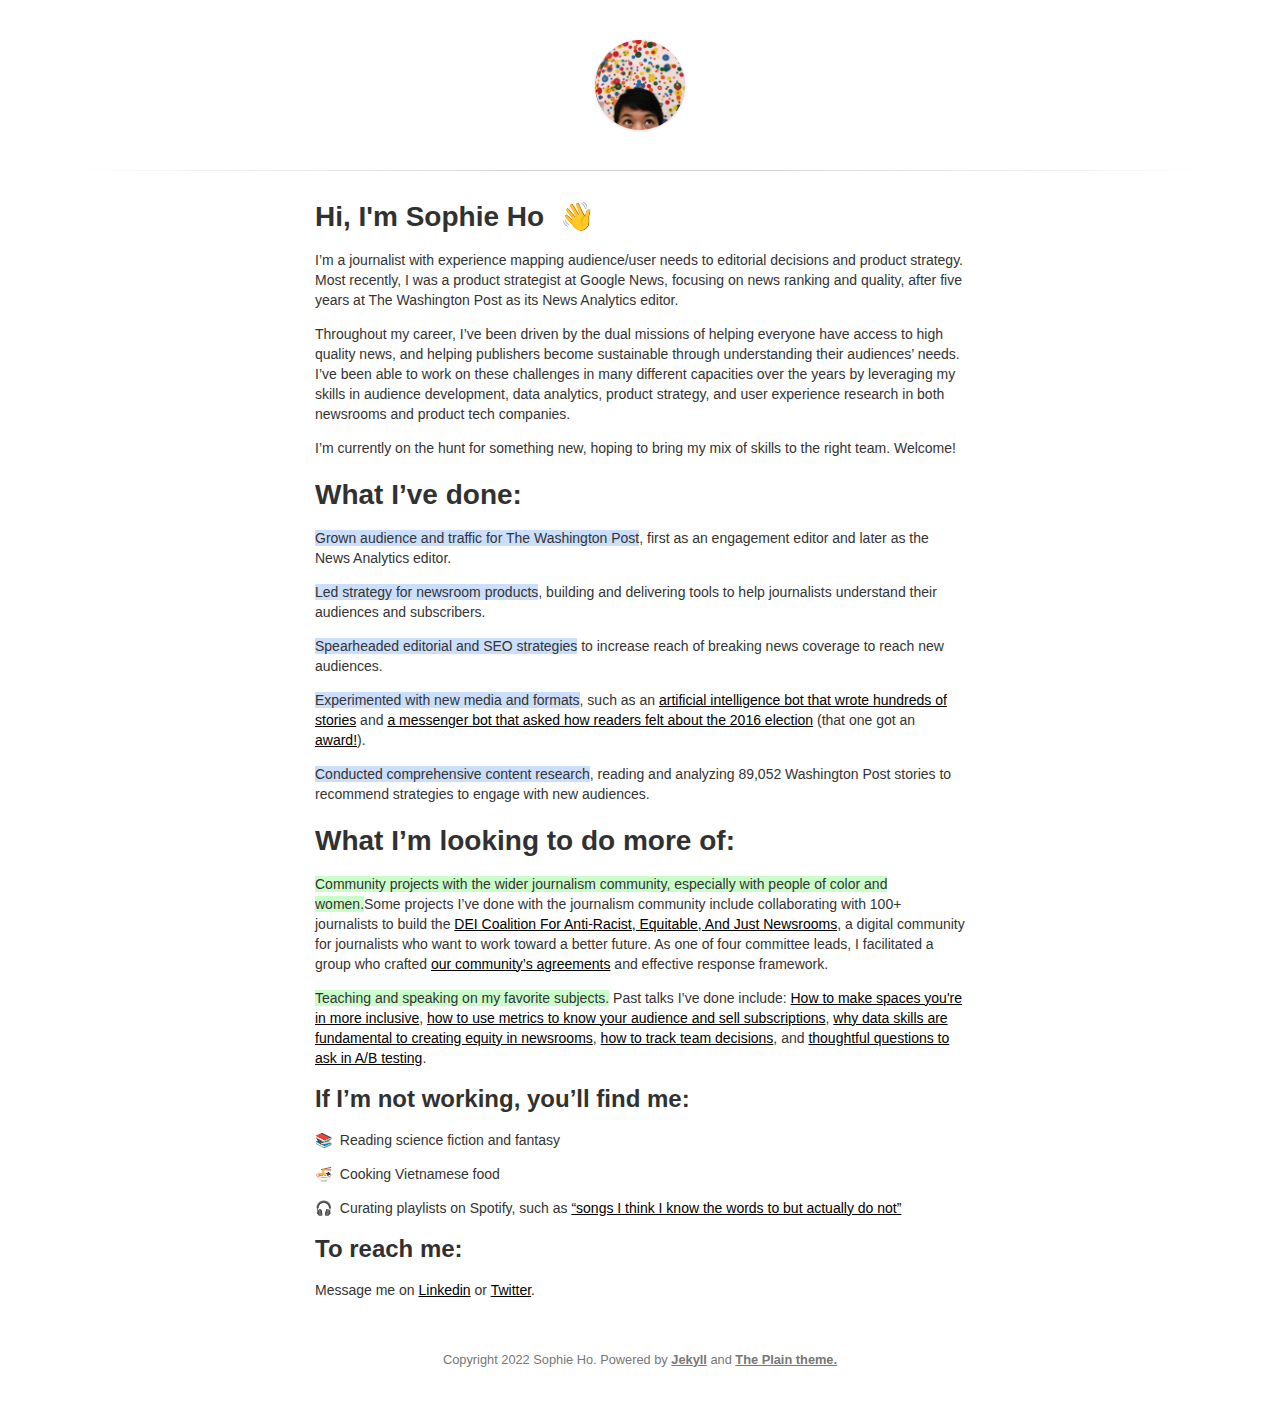
==== index.html @ 8228cebe "Update index.html" ====
<!DOCTYPE html>
<!-- HTML inspired by jekyll theme at https://heiswayi.github.io/the-plain/ -->
<html lang="en">
   <head>
      <meta http-equiv="Content-Type" content="text/html; charset=UTF-8">
      <meta http-equiv="X-UA-Compatible" content="IE=edge">
      <meta name="viewport" content="width=device-width, initial-scale=1">
      <title>Sophie Ho</title>
      <meta name="description" content="Hello from Sophie Ho">
      <link rel="icon" href="favicon.png">
      <link rel="stylesheet" href="core.css">
      <link rel="canonical" href="https://sophie-ho.github.io/">

   </head>
   <body>
      <aside class="logo"> <a href="index.html"> <img src="me.jpeg" alt="" class="logo-avatar"> </a> <span class="logo-prompt code">Home</span> </aside>
      <div class="divider"></div>
      <div id="content">
         <section>
            <ul>
               <li>
                  <div class="title"> <h1>Hi, I'm Sophie Ho&nbsp;&nbsp;&#128075;
</h1><p>I’m a journalist with experience mapping audience/user needs to editorial decisions and product strategy. Most recently, I was a product strategist at Google News, focusing on news ranking and quality, after five years at The Washington Post as its News Analytics editor. 
 </p>
                     <p>Throughout my career, I’ve been driven by the dual missions of helping everyone have access to high quality news, and helping publishers become sustainable through understanding their audiences’ needs. I’ve been able to work on these challenges in many different capacities over the years by leveraging my skills in audience development, data analytics, product strategy, and user experience research in both newsrooms and product tech companies.
</p>
                     <p>I’m currently on the hunt for something new, hoping to bring my mix of skills to the right team. Welcome!</p>
                     <h1>What I’ve done:</h1>
                     <p><span style="background:#CBDFFD">Grown audience and traffic for The Washington Post</span>, first as an engagement editor and later as the News Analytics editor.</p>
                     <p><span style="background:#CBDFFD">Led strategy for newsroom products</span>, building and delivering tools to help journalists understand their audiences and subscribers.</p>
                     <p><span style="background:#CBDFFD">Spearheaded editorial and SEO strategies</span> to increase reach of breaking news coverage to reach new audiences.</p>
                     <p><span style="background:#CBDFFD">Experimented with new media and formats</span>, such as an <a href = "https://www.washingtonpost.com/pr/wp/2016/10/19/the-washington-post-uses-artificial-intelligence-to-cover-nearly-500-races-on-election-day/">artificial intelligence bot that wrote hundreds of stories</a> and <a href = "https://www.washingtonpost.com/graphics/politics/facebook-messenger-elections-feels-results/">a messenger bot that asked how readers felt about the 2016 election</a> (that one got an <a href = "https://www.washingtonpost.com/pr/wp/2017/06/22/the-washington-post-wins-five-edward-r-murrow-awards/">award!</a>).</p>
                     <p><span style="background:#CBDFFD">Conducted comprehensive content research</span>, reading and analyzing 89,052 Washington Post stories to recommend strategies to engage with new audiences.</p>
                     <h1>What I’m looking to do more of:</h1>
                     <p><span style="background: #CBFDCB">Community projects with the wider journalism community, especially with people of color and women.</span>Some projects I’ve done with the journalism community include collaborating with 100+ journalists to build the <a href="https://opennews.org/what/community/dei-coalition/">DEI Coalition For Anti-Racist, Equitable, And Just Newsrooms</a>, a digital community for journalists who want to work toward a better future. As one of four committee leads, I facilitated a group who crafted <a href="https://docs.google.com/document/d/1xzZlzvUkbGCb9EjYrLUx_QSpSGCAgSY8UuXqsxBGB3Q/edit">our community’s agreements</a> and effective response framework.</p>
                     <p><span style="background: #CBFDCB">Teaching and speaking on my favorite subjects.</span> Past talks I’ve done include: <a href="https://rjionline.org/women-in-journalism-workshop-2022/#schedule"> How to make spaces you're in more inclusive</a>, <a href="https://reutersinstitute.politics.ox.ac.uk/news/our-podcast-how-use-metrics-know-your-audience-and-sell-subscriptions">how to use metrics to know your audience and sell subscriptions</a>, <a href="https://nicar21.pathable.co/meetings/virtual/SENvPuAw5Mgz2ut87">why data skills are fundamental to creating equity in newsrooms</a>, <a href="https://etherpad.opennews.org/p/SRCCONLEAD2019-tracking-team-decisions">how to track team decisions</a>, and <a href="https://journalists.org/resources/thoughtful-testing-how-to-ask-the-right-questions-in-a-b-tests/">thoughtful questions to ask in A/B testing</a>.</p>
                     <h2>If I’m not working, you’ll find me:</h1>
                     <p>&#128218;&nbsp;&nbsp;Reading science fiction and fantasy</p>
                     <p>&#127836;&nbsp;&nbsp;Cooking Vietnamese food</p>
                     <p> &#127911;&nbsp;&nbsp;Curating playlists on Spotify, such as <a href="https://open.spotify.com/playlist/7b7yBumu9rHzS0WI3TRF8Z?si=cnnbicCaSeCt_T9_flVkWQ">“songs I think I know the words to but actually do not”</a></p>
                     <h2>To reach me:</h2>
                     Message me on <a href="https://www.linkedin.com/in/sophie-ho-3ab75245/">Linkedin</a> or <a href="https://twitter.com/sophanho">Twitter</a>.
                        
               
             </div>         
         </section>
      
      <div class="footer"><span class="block">Copyright 2022 Sophie Ho. Powered by <a href="https://jekyllrb.com/"><strong>Jekyll</strong></a> and <a href="https://github.com/heiswayi/the-plain"><strong>The Plain theme.</strong></a></span></div>
   </body>
</html>
---- core.css ----
* {
	-webkit-box-sizing: border-box;
	-moz-box-sizing: border-box;
	box-sizing: border-box
}

html {
	margin: 0;
	padding: 0;
	height: 100%
}

body {
	font-size: 14px;
	line-height: 20px;
	font-weight: normal;
	font-style: normal;
	font-family: -apple-system, BlinkMacSystemFont, "Segoe UI", Roboto, Helvetica, Arial, sans-serif, "Apple Color Emoji", "Segoe UI Emoji", "Segoe UI Symbol";
	color: #333333;
	padding: 20px;
	margin: 0;
	-webkit-font-smoothing: antialiased;
	-webkit-text-size-adjust: 100%
}

@media (min-width: 992px) {
	body {
		padding: 35px 50px
	}
}

h1,
h2,
h3,
h4,
h5,
h6 {
	margin-bottom: 1rem;
	line-height: 1.25;
	color: #313131
}

h1 {
	font-size: 1.75rem
}

h2 {
	margin-top: 1rem;
	font-size: 1.5rem
}

h3 {
	margin-top: 1.5rem;
	font-size: 1.25rem
}

h4,
h5,
h6 {
	margin-top: 1.1rem;
	font-size: 1.1rem
}

img {
	max-width: 100%
}

a {
	color: inherit;
	text-decoration: underline;
	border-bottom: 1px solid #555
}
a:link {
	text-decoration: underline;
}

a.image {
	display: block;
	text-align: center;
	border: 0;
	border-radius: 5px;
	margin: 30px 0
}

mark {
	background: #fffc76;
	padding: 0 5px
}

blockquote {
	border-left: 5px solid #ccc;
	margin: 40px 0;
	padding: 5px 30px;
	background: #eee
}

.logo {
	position: relative;
	margin: 0 auto 35px;
	text-align: center;
	animation-duration: 0.7s;
	animation-fill-mode: both;
	animation-name: bounce;
	-webkit-animation-duration: 0.7s;
	-webkit-animation-fill-mode: both;
	-webkit-animation-name: bounce
}

.logo a {
	background: #ddd url("logo_wrapper.png");
	color: #000;
	text-decoration: none;
	font-weight: 700;
	height: 100px;
	width: 100px;
	font-size: 1.5em;
	border-radius: 100%;
	display: inline-block;
	text-align: center;
	line-height: 100px;
	border: 5px solid #fff;
	box-sizing: border-box
}

.logo a:hover,
.logo a:focus {
	background: #f14e32
}

.logo a:hover+.logo-prompt,
.logo a:focus+.logo-prompt {
	display: inline-block !important
}

.logo a .logo-avatar {
	box-shadow: 0 1px 3px rgba(0, 0, 0, 0.15);
	-webkit-border-radius: 50%;
	-moz-border-radius: 50%;
	border-radius: 50%
}

@media (max-width: 480px) {
	.logo a:hover+.logo-prompt,
	.logo a:focus+.logo-prompt {
		display: none !important
	}
}

.logo .logo-prompt {
	position: absolute;
	display: none;
	vertical-align: middle;
	padding: 5px;
	border-radius: 3px;
	background: #666;
	background: rgba(0, 0, 0, 0.5);
	margin-left: 15px;
	color: #fff;
	font-size: 0.8235em;
	text-align: center;
	line-height: 1.2;
	top: 50%;
	margin-top: -10px
}

.logo .logo-prompt:before {
	content: "";
	border-width: 5px 5px 5px 0;
	border-style: solid;
	border-color: transparent #666;
	border-color: transparent rgba(0, 0, 0, 0.5);
	position: absolute;
	top: 50%;
	left: -5px;
	margin-top: -5px
}

.menu {
	display: -webkit-flexbox;
	display: -ms-flexbox;
	display: -webkit-flex;
	display: flex;
	-webkit-flex-flow: row wrap;
	-ms-flex-flow: row wrap;
	flex-flow: row wrap;
	-webkit-flex-pack: justify;
	-ms-flex-pack: justify;
	-webkit-justify-content: space-between;
	justify-content: space-between;
	margin: 0 10px;
}

.menu .tab {

}

iframe {
	margin: 45px 0 !important
}

ul,
ol {
	margin: 40px 0;
	padding-left: 50px
}

ul li,
ol li {
	word-wrap: break-word
}

ul img,
ol img {
	margin: 40px 0;
	border-radius: 5px
}

sup {
	vertical-align: top;
	position: relative;
	top: -0.5em;
	margin-left: 1px
}

time {
	color: #555
}

code,
pre,
.code,
.footnotes {
	font-family: Consolas, monaco, monospace
}

code {
	color: #f14e32;
	background: #eee;
	padding: 2px 6px;
	font-size: 13px
}

pre {
	display: block;
	margin-top: 0;
	margin-bottom: 1rem;
	font-size: 0.8rem;
	line-height: 1.4;
	white-space: pre;
	overflow-x: auto;
	background-color: #f9f9f9;
	border: 1px solid #ddd;
	padding: 1rem
}

pre code {
	font-size: 100%;
	color: inherit;
	background-color: transparent;
	padding: 0
}

table {
	width: 100%;
	table-layout: fixed;
	margin: 45px 0
}

table thead {
	background: #f2f2f2
}

table th {
	text-align: left;
	padding: 8px 10px;
	border-bottom: 15px solid #fff
}

table td {
	padding: 4px 0
}

iframe {
	width: 100%
}

article {
	max-width: 500px;
	margin: 0 auto
}

article h1.title {
	line-height: 1.4em;
	text-align: center;
	font-size: 1.4em
}

.divider {
	background: #ddd;
	background: -webkit-gradient(linear, left top, right top, from(rgba(255, 255, 255, 0)), color-stop(#ccc), to(rgba(255, 255, 255, 0)));
	background: -webkit-linear-gradient(left, rgba(255, 255, 255, 0), #ccc, rgba(255, 255, 255, 0));
	background: linear-gradient(to right, rgba(255, 255, 255, 0), #ccc, rgba(255, 255, 255, 0));
	height: 1px;
	margin: 2em 0
}

article .center {
	text-align: center;
	margin: 0 auto
}

article hr {
	border: 0;
	border-bottom: 1px solid #000;
	margin: 30px 0
}

article p {
	font-size: 15px;
	line-height: 1.9em;
	word-wrap: break-word
}

article .footnote {
	border: 0;
	background-color: #0087BE;
	color: #fff;
	padding-left: 2px;
	padding-right: 2px
}

article .footnotes {
	margin: 50px auto;
	display: block;
	font-size: 0.8em;
	color: #666
}

article .footnotes p {
	line-height: 1rem;
	font-weight: normal
}

article .footnotes ol {
	margin: 0;
	padding-left: 15px
}

article .footnotes ol li {
	font-weight: bold
}

article .footnotes .reversefootnote {
	border: 0;
	color: #0087BE
}

article a:hover {
	color: #369;
	border-color: #369
}

.back {
	text-align: center
}

.back a {
	text-decoration: none;
	margin: 40px auto 0;
	display: inline-block;
	padding: 10px;
	border: 0
}

.back a:before {
	content: "<<";
	margin-right: 5px;
	color: #000
}

.block {
	display: block
}

.page-navigation,
.footer {
	text-align: center;
	max-width: 500px;
	margin: 0 auto;
	font-size: 0.8rem
}

.page-navigation {
	margin: 50px auto 0 auto
}

.page-navigation a {
	display: inline-block;
	text-decoration: none;
	border-bottom: none
}

.page-navigation span {
	display: inline-block
}

.footer {
	margin-top: 50px;
	color: #777
}

.footer a {
	border: none;
	font-weight: bold
}

section {
	max-width: 650px;
	margin: 0 auto 50px auto
}

section ul {
	list-style: none;
	margin: 0;
	padding: 0
}

section ul li {
	margin: 25px 0
}

section ul li .title {
	max-width: 100%;
	word-wrap: normal !important
}

section ul li a {
	text-decoration: none;
	border: 0;
	color: #000;
	box-sizing: border-box
}

section ul li .post-date {
	float: right;
	margin: 0 0 0 20px
}

@media (min-width: 992px) {
	section ul li a {
		border-bottom: 2px solid transparent
	}
	section ul li a:hover {
		border-color: #000
	}
}

@keyframes bounce {
	0% {
		transform: translate3d(0, -1000px, 0)
	}
	60% {
		transform: translate3d(0, 25px, 0)
	}
	75% {
		transform: translate3d(0, -10px, 0)
	}
	90% {
		transform: translate3d(0, 5px, 0)
	}
	100% {
		transform: none
	}
}

@-webkit-keyframes bounce {
	0% {
		-webkit-transform: translate3d(0, -1000px, 0)
	}
	60% {
		-webkit-transform: translate3d(0, 25px, 0)
	}
	75% {
		-webkit-transform: translate3d(0, -10px, 0)
	}
	90% {
		-webkit-transform: translate3d(0, 5px, 0)
	}
	100% {
		-webkit-transform: none
	}
}

.highlight {
	margin: 40px 0
}

.highlight .c {
	color: #998;
	font-style: italic
}

.highlight .err {
	color: #a61717;
	background-color: #e3d2d2
}

.highlight .k {
	font-weight: bold
}

.highlight .o {
	font-weight: bold
}

.highlight .cm {
	color: #998;
	font-style: italic
}

.highlight .cp {
	color: #999;
	font-weight: bold
}

.highlight .c1 {
	color: #998;
	font-style: italic
}

.highlight .cs {
	color: #999;
	font-weight: bold;
	font-style: italic
}

.highlight .gd {
	color: #000;
	background-color: #fdd
}

.highlight .gd .x {
	color: #000;
	background-color: #faa
}

.highlight .ge {
	font-style: italic
}

.highlight .gr {
	color: #a00
}

.highlight .gh {
	color: #999
}

.highlight .gi {
	color: #000;
	background-color: #dfd
}

.highlight .gi .x {
	color: #000;
	background-color: #afa
}

.highlight .go {
	color: #888
}

.highlight .gp {
	color: #555
}

.highlight .gs {
	font-weight: bold
}

.highlight .gu {
	color: #aaa
}

.highlight .gt {
	color: #a00
}

.highlight .kc {
	font-weight: bold
}

.highlight .kd {
	font-weight: bold
}

.highlight .kp {
	font-weight: bold
}

.highlight .kr {
	font-weight: bold
}

.highlight .kt {
	color: #458;
	font-weight: bold
}

.highlight .m {
	color: #099
}

.highlight .s {
	color: #d14
}

.highlight .na {
	color: #008080
}

.highlight .nb {
	color: #0086b3
}

.highlight .nc {
	color: #458;
	font-weight: bold
}

.highlight .no {
	color: #008080
}

.highlight .ni {
	color: #800080
}

.highlight .ne {
	color: #900;
	font-weight: bold
}

.highlight .nf {
	color: #900;
	font-weight: bold
}

.highlight .nn {
	color: #555
}

.highlight .nt {
	color: #000080
}

.highlight .nv {
	color: #008080
}

.highlight .ow {
	font-weight: bold
}

.highlight .w {
	color: #bbb
}

.highlight .mf {
	color: #099
}

.highlight .mh {
	color: #099
}

.highlight .mi {
	color: #099
}

.highlight .mo {
	color: #099
}

.highlight .sb {
	color: #d14
}

.highlight .sc {
	color: #d14
}

.highlight .sd {
	color: #d14
}

.highlight .s2 {
	color: #d14
}

.highlight .se {
	color: #d14
}

.highlight .sh {
	color: #d14
}

.highlight .si {
	color: #d14
}

.highlight .sx {
	color: #d14
}

.highlight .sr {
	color: #009926
}

.highlight .s1 {
	color: #d14
}

.highlight .ss {
	color: #990073
}

.highlight .bp {
	color: #999
}

.highlight .vc {
	color: #008080
}

.highlight .vg {
	color: #008080
}

.highlight .vi {
	color: #008080
}

.highlight .il {
	color: #099
}
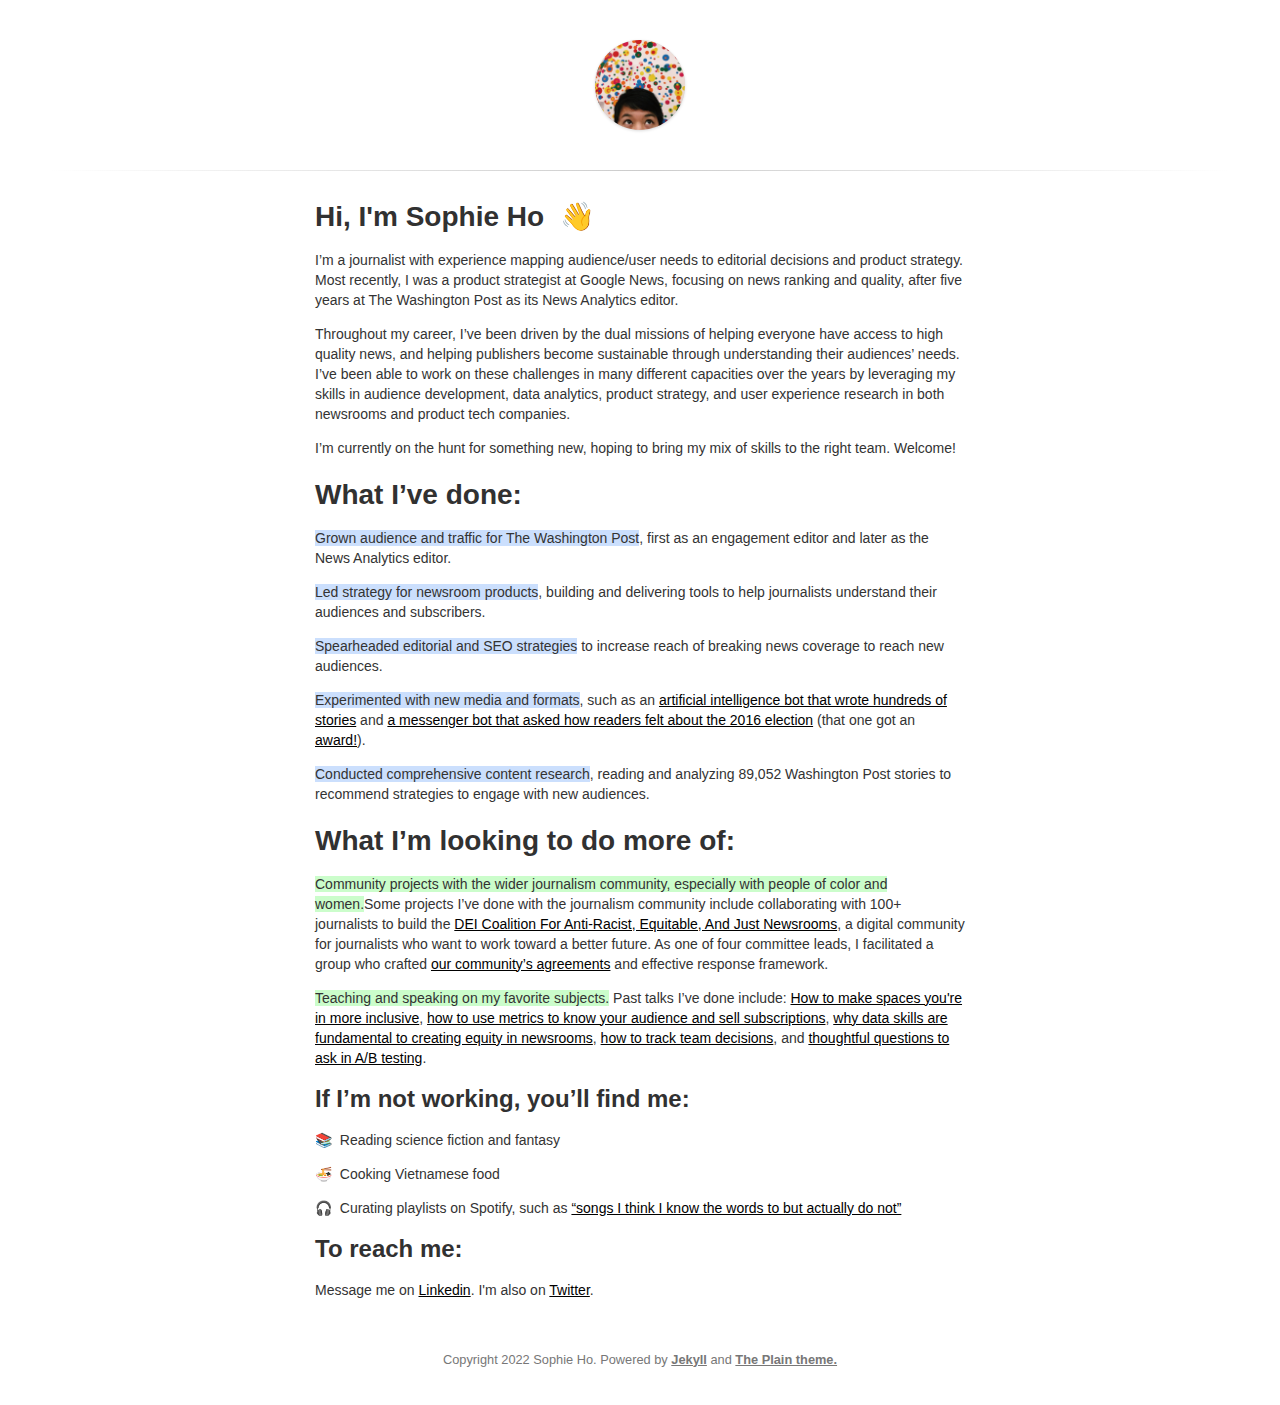
==== commit aadb430b: "Update index.html" ====
--- a/index.html
+++ b/index.html
@@ -39,7 +39,7 @@
                      <p>&#127836;&nbsp;&nbsp;Cooking Vietnamese food</p>
                      <p> &#127911;&nbsp;&nbsp;Curating playlists on Spotify, such as <a href="https://open.spotify.com/playlist/7b7yBumu9rHzS0WI3TRF8Z?si=cnnbicCaSeCt_T9_flVkWQ">“songs I think I know the words to but actually do not”</a></p>
                      <h2>To reach me:</h2>
-                     Message me on <a href="https://www.linkedin.com/in/sophie-ho-3ab75245/">Linkedin</a> or <a href="https://twitter.com/sophanho">Twitter</a>.
+                     Message me on <a href="https://www.linkedin.com/in/sophie-ho-3ab75245/">Linkedin</a>. I'm also on <a href="https://twitter.com/sophanho">Twitter</a>.
                         
                
              </div>         
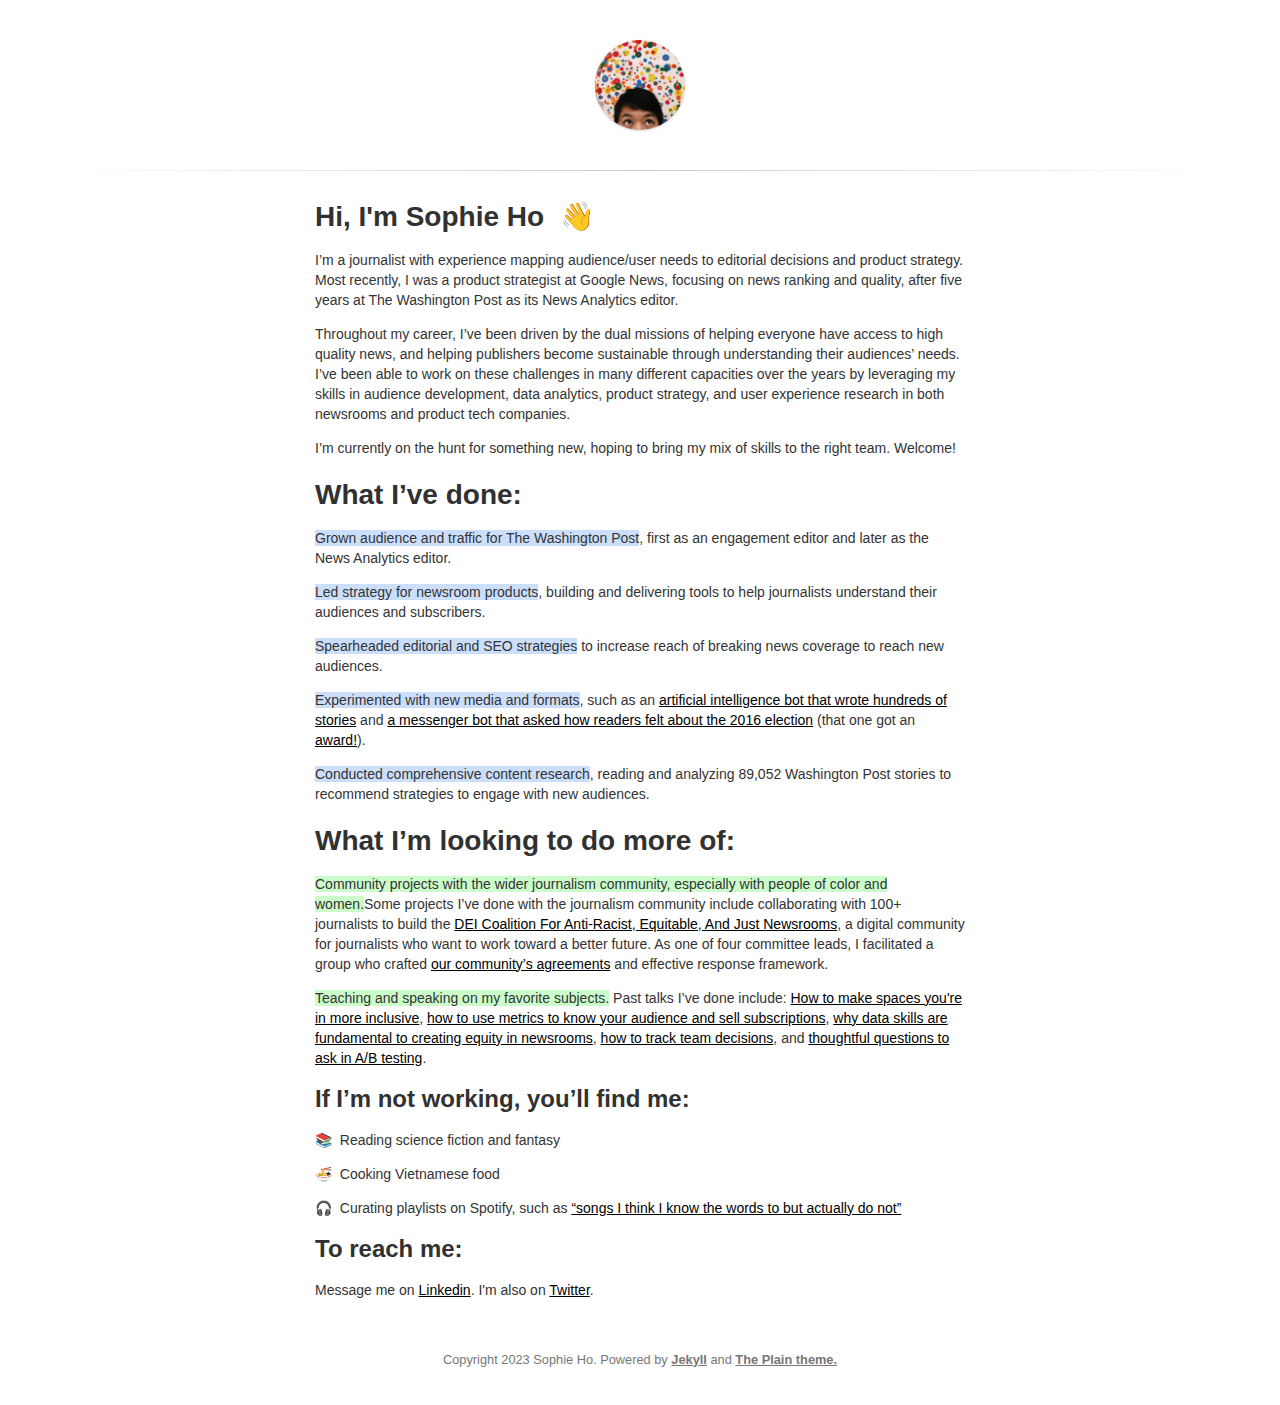
==== commit e68d7bd8: "Update index.html" ====
--- a/index.html
+++ b/index.html
@@ -45,6 +45,6 @@
              </div>         
          </section>
       
-      <div class="footer"><span class="block">Copyright 2022 Sophie Ho. Powered by <a href="https://jekyllrb.com/"><strong>Jekyll</strong></a> and <a href="https://github.com/heiswayi/the-plain"><strong>The Plain theme.</strong></a></span></div>
+      <div class="footer"><span class="block">Copyright 2023 Sophie Ho. Powered by <a href="https://jekyllrb.com/"><strong>Jekyll</strong></a> and <a href="https://github.com/heiswayi/the-plain"><strong>The Plain theme.</strong></a></span></div>
    </body>
 </html>
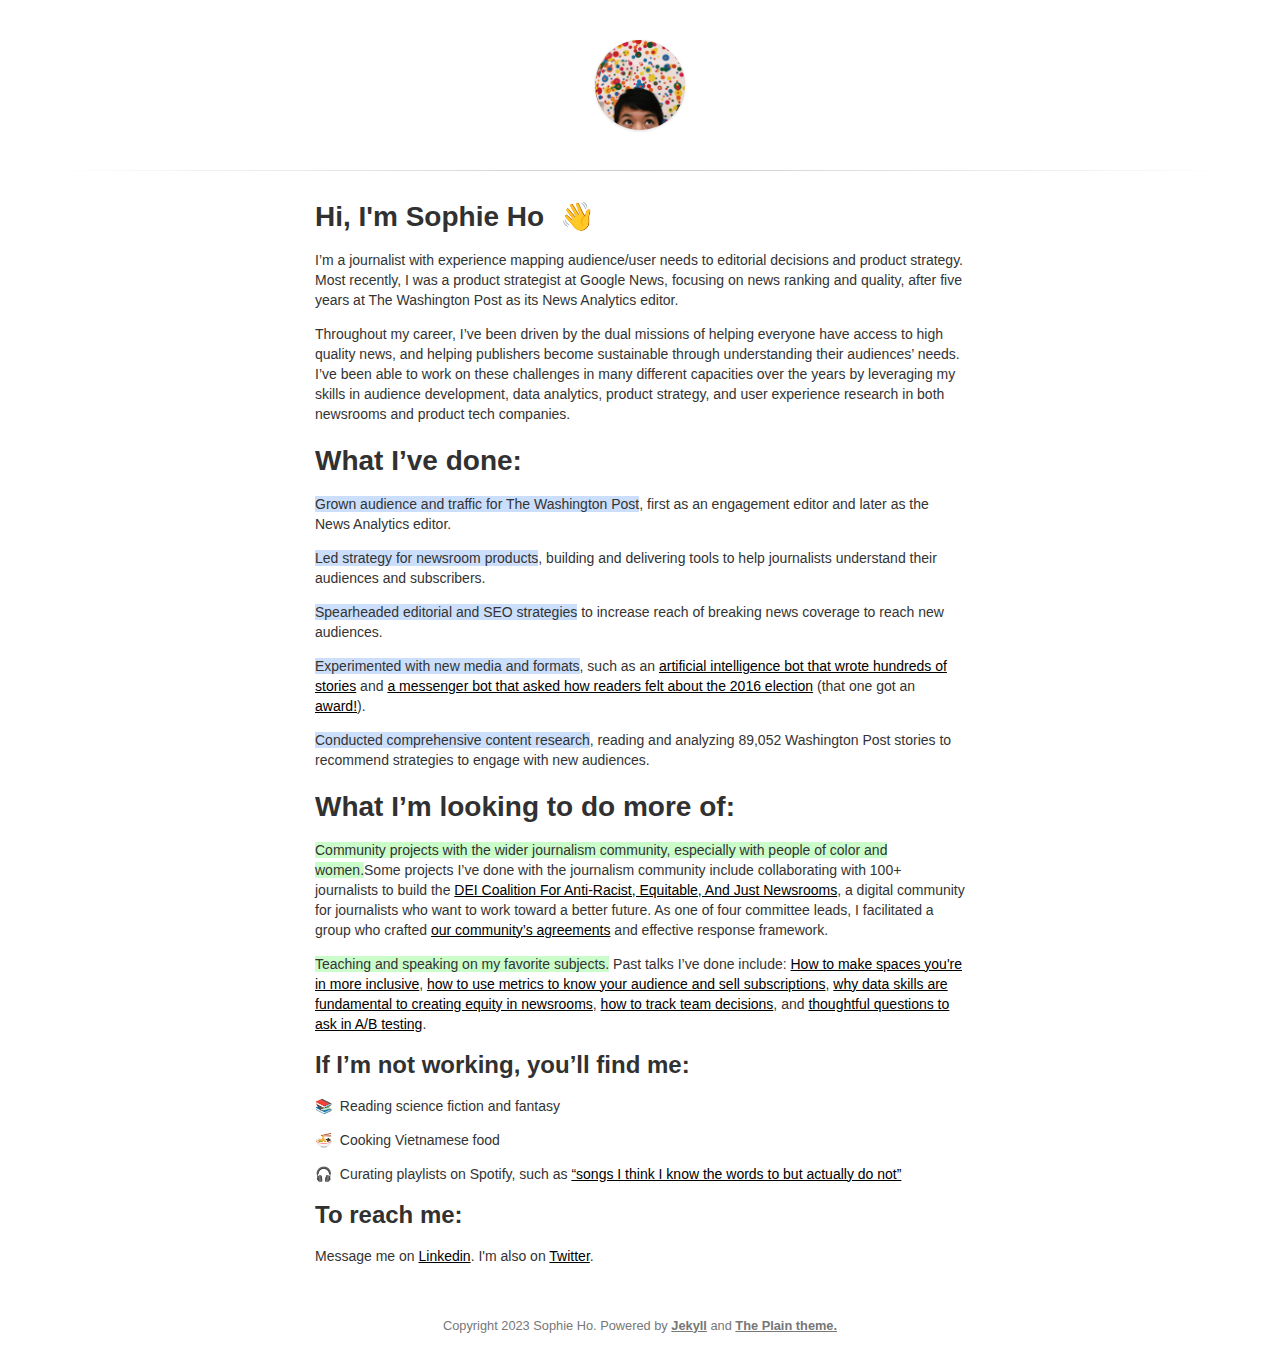
==== commit 162c026a: "Update index.html" ====
--- a/index.html
+++ b/index.html
@@ -24,7 +24,6 @@
  </p>
                      <p>Throughout my career, I’ve been driven by the dual missions of helping everyone have access to high quality news, and helping publishers become sustainable through understanding their audiences’ needs. I’ve been able to work on these challenges in many different capacities over the years by leveraging my skills in audience development, data analytics, product strategy, and user experience research in both newsrooms and product tech companies.
 </p>
-                     <p>I’m currently on the hunt for something new, hoping to bring my mix of skills to the right team. Welcome!</p>
                      <h1>What I’ve done:</h1>
                      <p><span style="background:#CBDFFD">Grown audience and traffic for The Washington Post</span>, first as an engagement editor and later as the News Analytics editor.</p>
                      <p><span style="background:#CBDFFD">Led strategy for newsroom products</span>, building and delivering tools to help journalists understand their audiences and subscribers.</p>
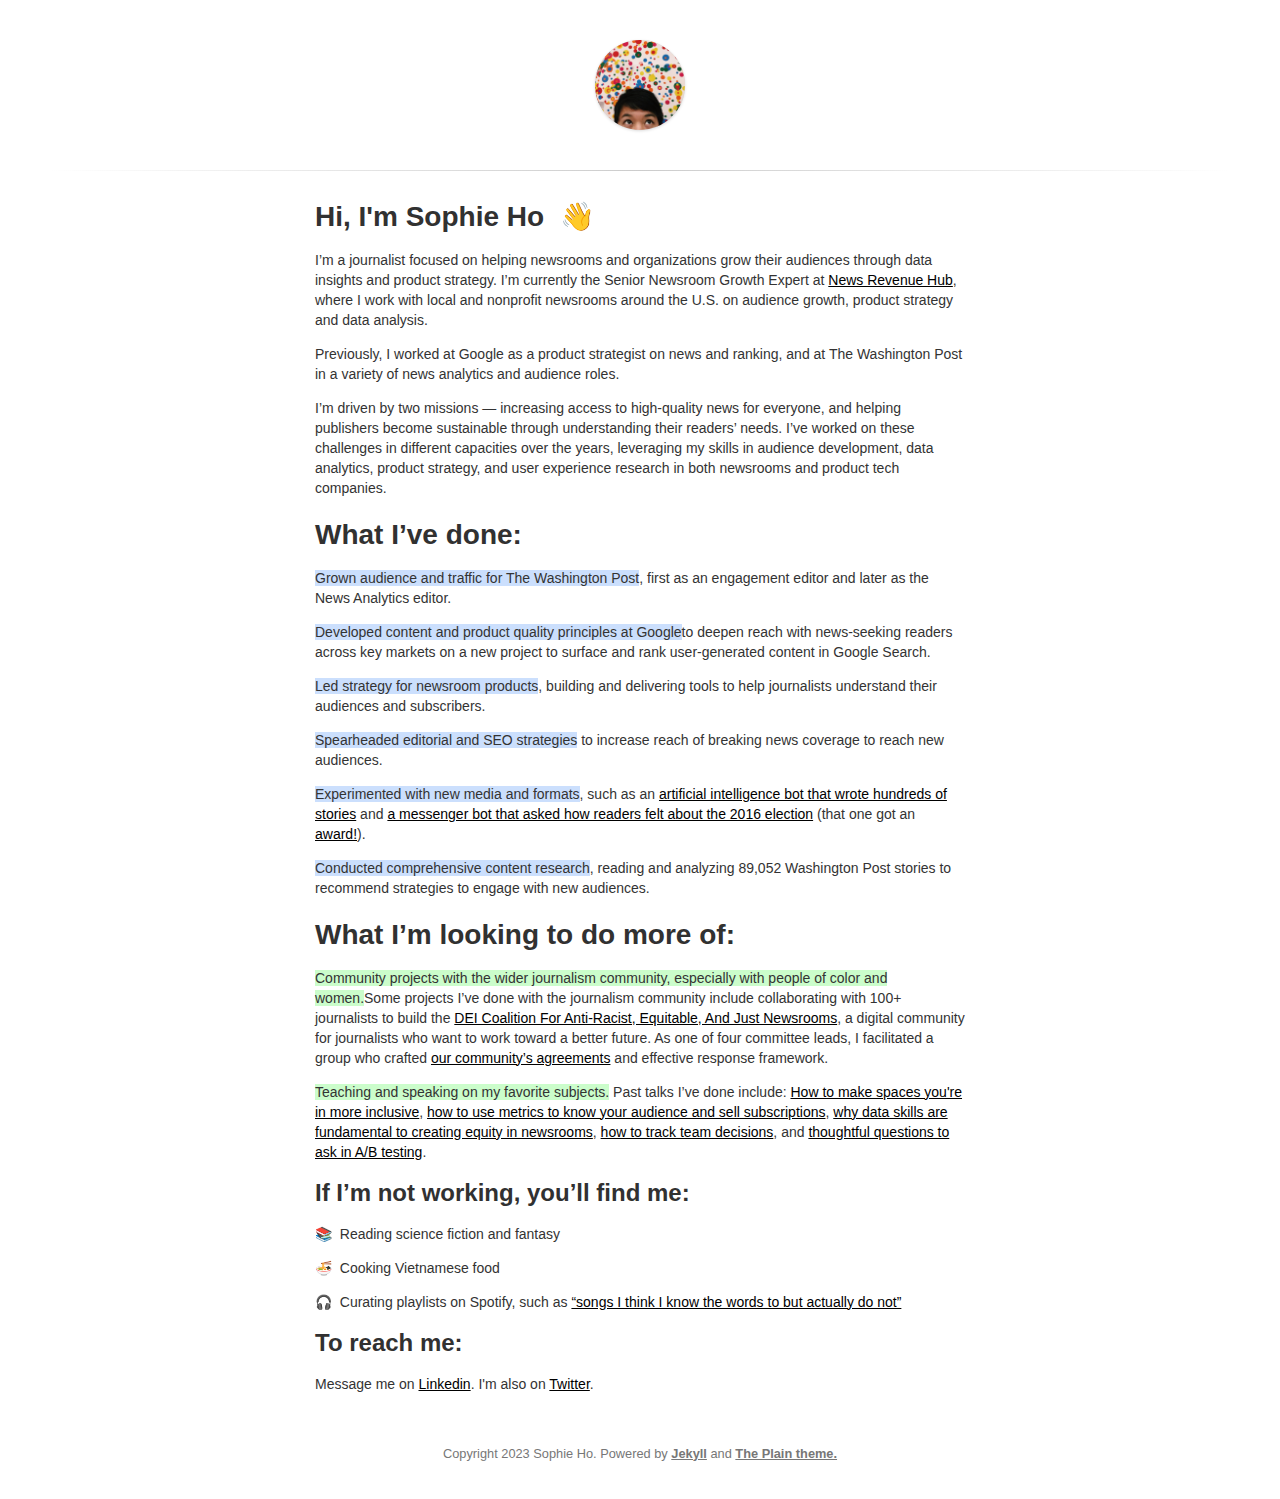
==== commit 25b64d69: "Update index.html" ====
--- a/index.html
+++ b/index.html
@@ -20,12 +20,14 @@
             <ul>
                <li>
                   <div class="title"> <h1>Hi, I'm Sophie Ho&nbsp;&nbsp;&#128075;
-</h1><p>I’m a journalist with experience mapping audience/user needs to editorial decisions and product strategy. Most recently, I was a product strategist at Google News, focusing on news ranking and quality, after five years at The Washington Post as its News Analytics editor. 
- </p>
-                     <p>Throughout my career, I’ve been driven by the dual missions of helping everyone have access to high quality news, and helping publishers become sustainable through understanding their audiences’ needs. I’ve been able to work on these challenges in many different capacities over the years by leveraging my skills in audience development, data analytics, product strategy, and user experience research in both newsrooms and product tech companies.
+</h1><p>I’m a journalist focused on helping newsrooms and organizations grow their audiences through data insights and product strategy. I’m currently the Senior Newsroom Growth Expert at <a href=”https://fundjournalism.org/about/”>News Revenue Hub</a>, where I work with local and nonprofit newsrooms around the U.S. on audience growth, product strategy and data analysis.
+                     </p><p>Previously, I worked at Google as a product strategist on news and ranking, and at The Washington Post in a variety of news analytics and audience roles. 
 </p>
+                     <p>I’m driven by two missions — increasing access to high-quality news for everyone, and helping publishers become sustainable through understanding their readers’ needs. I’ve worked on these challenges in different capacities over the years, leveraging my skills in audience development, data analytics, product strategy, and user experience research in both newsrooms and product tech companies. </p>
                      <h1>What I’ve done:</h1>
                      <p><span style="background:#CBDFFD">Grown audience and traffic for The Washington Post</span>, first as an engagement editor and later as the News Analytics editor.</p>
+                     <p><span style="background:#CBDFFD">Developed content and product quality principles at Google</span>to deepen reach with news-seeking readers across key markets on a new project to surface and rank user-generated content in Google Search.</p>
+
                      <p><span style="background:#CBDFFD">Led strategy for newsroom products</span>, building and delivering tools to help journalists understand their audiences and subscribers.</p>
                      <p><span style="background:#CBDFFD">Spearheaded editorial and SEO strategies</span> to increase reach of breaking news coverage to reach new audiences.</p>
                      <p><span style="background:#CBDFFD">Experimented with new media and formats</span>, such as an <a href = "https://www.washingtonpost.com/pr/wp/2016/10/19/the-washington-post-uses-artificial-intelligence-to-cover-nearly-500-races-on-election-day/">artificial intelligence bot that wrote hundreds of stories</a> and <a href = "https://www.washingtonpost.com/graphics/politics/facebook-messenger-elections-feels-results/">a messenger bot that asked how readers felt about the 2016 election</a> (that one got an <a href = "https://www.washingtonpost.com/pr/wp/2017/06/22/the-washington-post-wins-five-edward-r-murrow-awards/">award!</a>).</p>
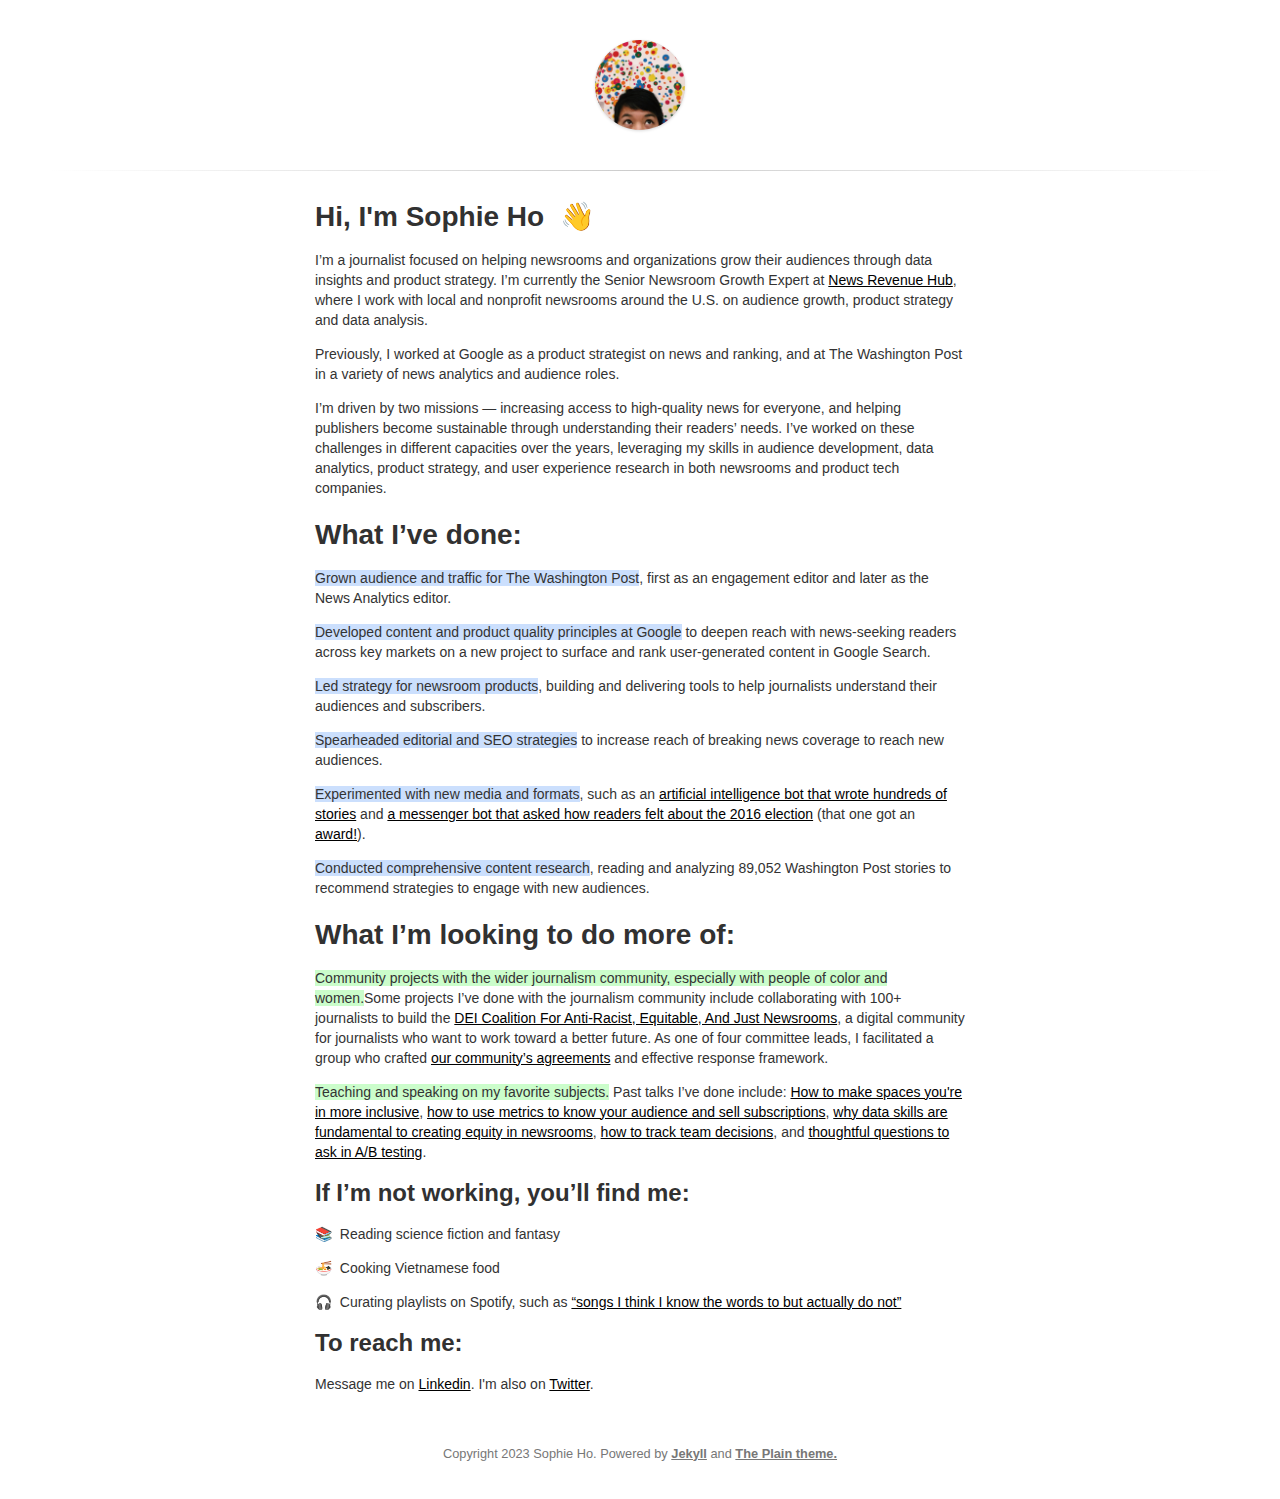
==== commit 54752764: "Update index.html" ====
--- a/index.html
+++ b/index.html
@@ -26,7 +26,7 @@
                      <p>I’m driven by two missions — increasing access to high-quality news for everyone, and helping publishers become sustainable through understanding their readers’ needs. I’ve worked on these challenges in different capacities over the years, leveraging my skills in audience development, data analytics, product strategy, and user experience research in both newsrooms and product tech companies. </p>
                      <h1>What I’ve done:</h1>
                      <p><span style="background:#CBDFFD">Grown audience and traffic for The Washington Post</span>, first as an engagement editor and later as the News Analytics editor.</p>
-                     <p><span style="background:#CBDFFD">Developed content and product quality principles at Google</span>to deepen reach with news-seeking readers across key markets on a new project to surface and rank user-generated content in Google Search.</p>
+                     <p><span style="background:#CBDFFD">Developed content and product quality principles at Google</span> to deepen reach with news-seeking readers across key markets on a new project to surface and rank user-generated content in Google Search.</p>
 
                      <p><span style="background:#CBDFFD">Led strategy for newsroom products</span>, building and delivering tools to help journalists understand their audiences and subscribers.</p>
                      <p><span style="background:#CBDFFD">Spearheaded editorial and SEO strategies</span> to increase reach of breaking news coverage to reach new audiences.</p>
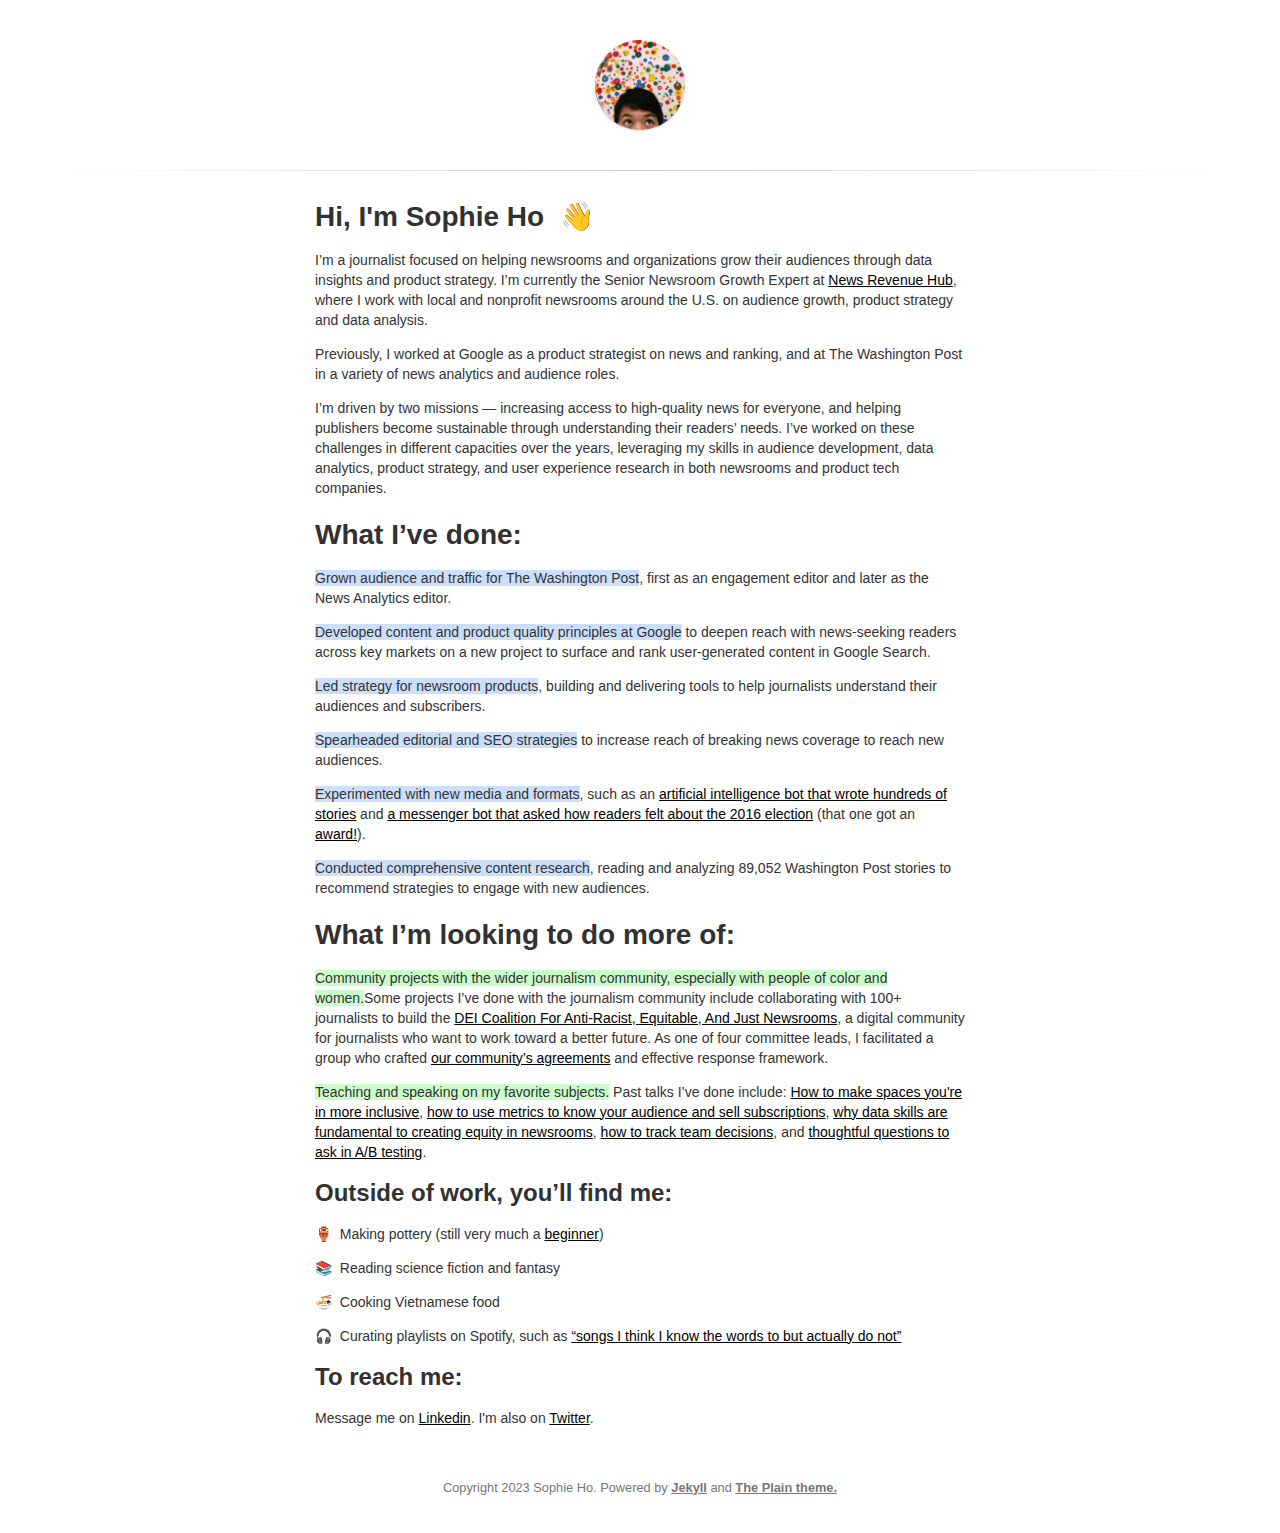
==== commit 68e28612: "Update index.html" ====
--- a/index.html
+++ b/index.html
@@ -35,7 +35,8 @@
                      <h1>What I’m looking to do more of:</h1>
                      <p><span style="background: #CBFDCB">Community projects with the wider journalism community, especially with people of color and women.</span>Some projects I’ve done with the journalism community include collaborating with 100+ journalists to build the <a href="https://opennews.org/what/community/dei-coalition/">DEI Coalition For Anti-Racist, Equitable, And Just Newsrooms</a>, a digital community for journalists who want to work toward a better future. As one of four committee leads, I facilitated a group who crafted <a href="https://docs.google.com/document/d/1xzZlzvUkbGCb9EjYrLUx_QSpSGCAgSY8UuXqsxBGB3Q/edit">our community’s agreements</a> and effective response framework.</p>
                      <p><span style="background: #CBFDCB">Teaching and speaking on my favorite subjects.</span> Past talks I’ve done include: <a href="https://rjionline.org/women-in-journalism-workshop-2022/#schedule"> How to make spaces you're in more inclusive</a>, <a href="https://reutersinstitute.politics.ox.ac.uk/news/our-podcast-how-use-metrics-know-your-audience-and-sell-subscriptions">how to use metrics to know your audience and sell subscriptions</a>, <a href="https://nicar21.pathable.co/meetings/virtual/SENvPuAw5Mgz2ut87">why data skills are fundamental to creating equity in newsrooms</a>, <a href="https://etherpad.opennews.org/p/SRCCONLEAD2019-tracking-team-decisions">how to track team decisions</a>, and <a href="https://journalists.org/resources/thoughtful-testing-how-to-ask-the-right-questions-in-a-b-tests/">thoughtful questions to ask in A/B testing</a>.</p>
-                     <h2>If I’m not working, you’ll find me:</h1>
+                     <h2>Outside of work, you’ll find me:</h1>
+                     <p>&#127994;&nbsp;&nbsp;Making pottery (still very much a <a href="https://instagram.com/hohopottery">beginner</a>) </p>
                      <p>&#128218;&nbsp;&nbsp;Reading science fiction and fantasy</p>
                      <p>&#127836;&nbsp;&nbsp;Cooking Vietnamese food</p>
                      <p> &#127911;&nbsp;&nbsp;Curating playlists on Spotify, such as <a href="https://open.spotify.com/playlist/7b7yBumu9rHzS0WI3TRF8Z?si=cnnbicCaSeCt_T9_flVkWQ">“songs I think I know the words to but actually do not”</a></p>
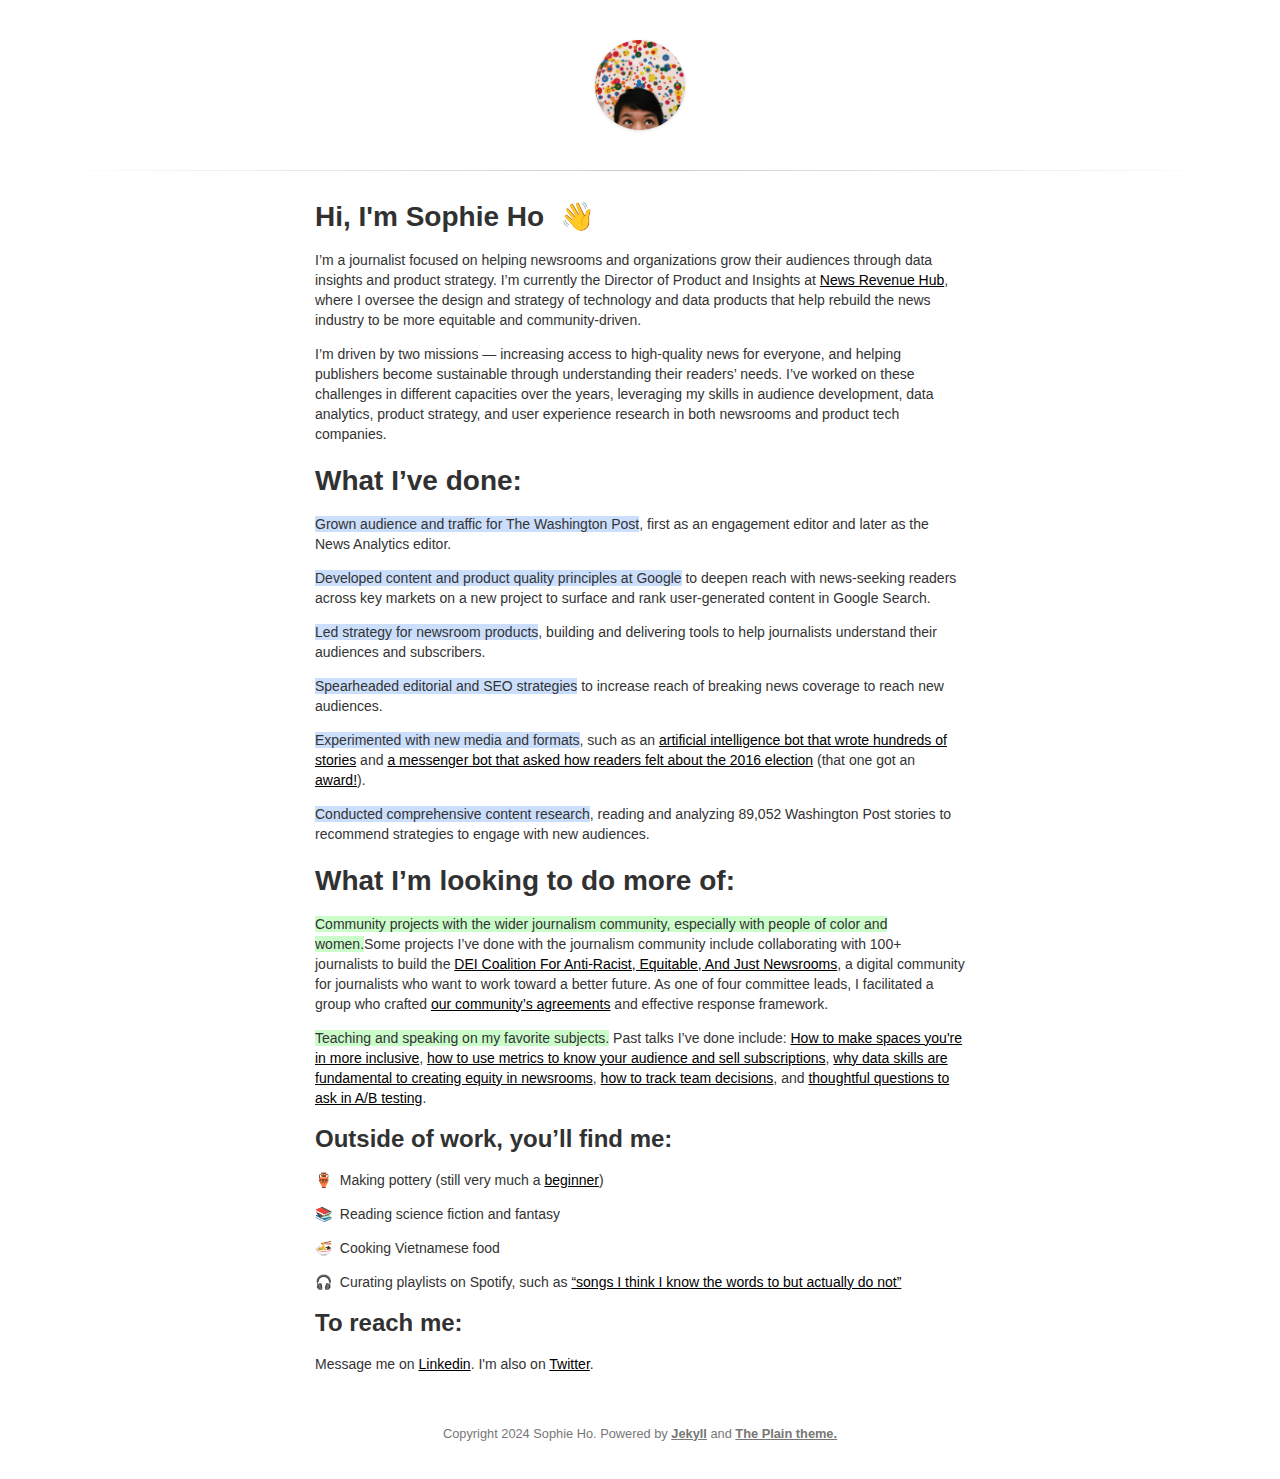
==== commit e426415b: "Update index.html" ====
--- a/index.html
+++ b/index.html
@@ -20,8 +20,7 @@
             <ul>
                <li>
                   <div class="title"> <h1>Hi, I'm Sophie Ho&nbsp;&nbsp;&#128075;
-</h1><p>I’m a journalist focused on helping newsrooms and organizations grow their audiences through data insights and product strategy. I’m currently the Senior Newsroom Growth Expert at <a href=”https://fundjournalism.org/about/”>News Revenue Hub</a>, where I work with local and nonprofit newsrooms around the U.S. on audience growth, product strategy and data analysis.
-                     </p><p>Previously, I worked at Google as a product strategist on news and ranking, and at The Washington Post in a variety of news analytics and audience roles. 
+</h1><p>I’m a journalist focused on helping newsrooms and organizations grow their audiences through data insights and product strategy. I’m currently the Director of Product and Insights at <a href=”https://fundjournalism.org/about/”>News Revenue Hub</a>, where I oversee the design and strategy of technology and data products that help rebuild the news industry to be more equitable and community-driven.
 </p>
                      <p>I’m driven by two missions — increasing access to high-quality news for everyone, and helping publishers become sustainable through understanding their readers’ needs. I’ve worked on these challenges in different capacities over the years, leveraging my skills in audience development, data analytics, product strategy, and user experience research in both newsrooms and product tech companies. </p>
                      <h1>What I’ve done:</h1>
@@ -47,6 +46,6 @@
              </div>         
          </section>
       
-      <div class="footer"><span class="block">Copyright 2023 Sophie Ho. Powered by <a href="https://jekyllrb.com/"><strong>Jekyll</strong></a> and <a href="https://github.com/heiswayi/the-plain"><strong>The Plain theme.</strong></a></span></div>
+      <div class="footer"><span class="block">Copyright 2024 Sophie Ho. Powered by <a href="https://jekyllrb.com/"><strong>Jekyll</strong></a> and <a href="https://github.com/heiswayi/the-plain"><strong>The Plain theme.</strong></a></span></div>
    </body>
 </html>
